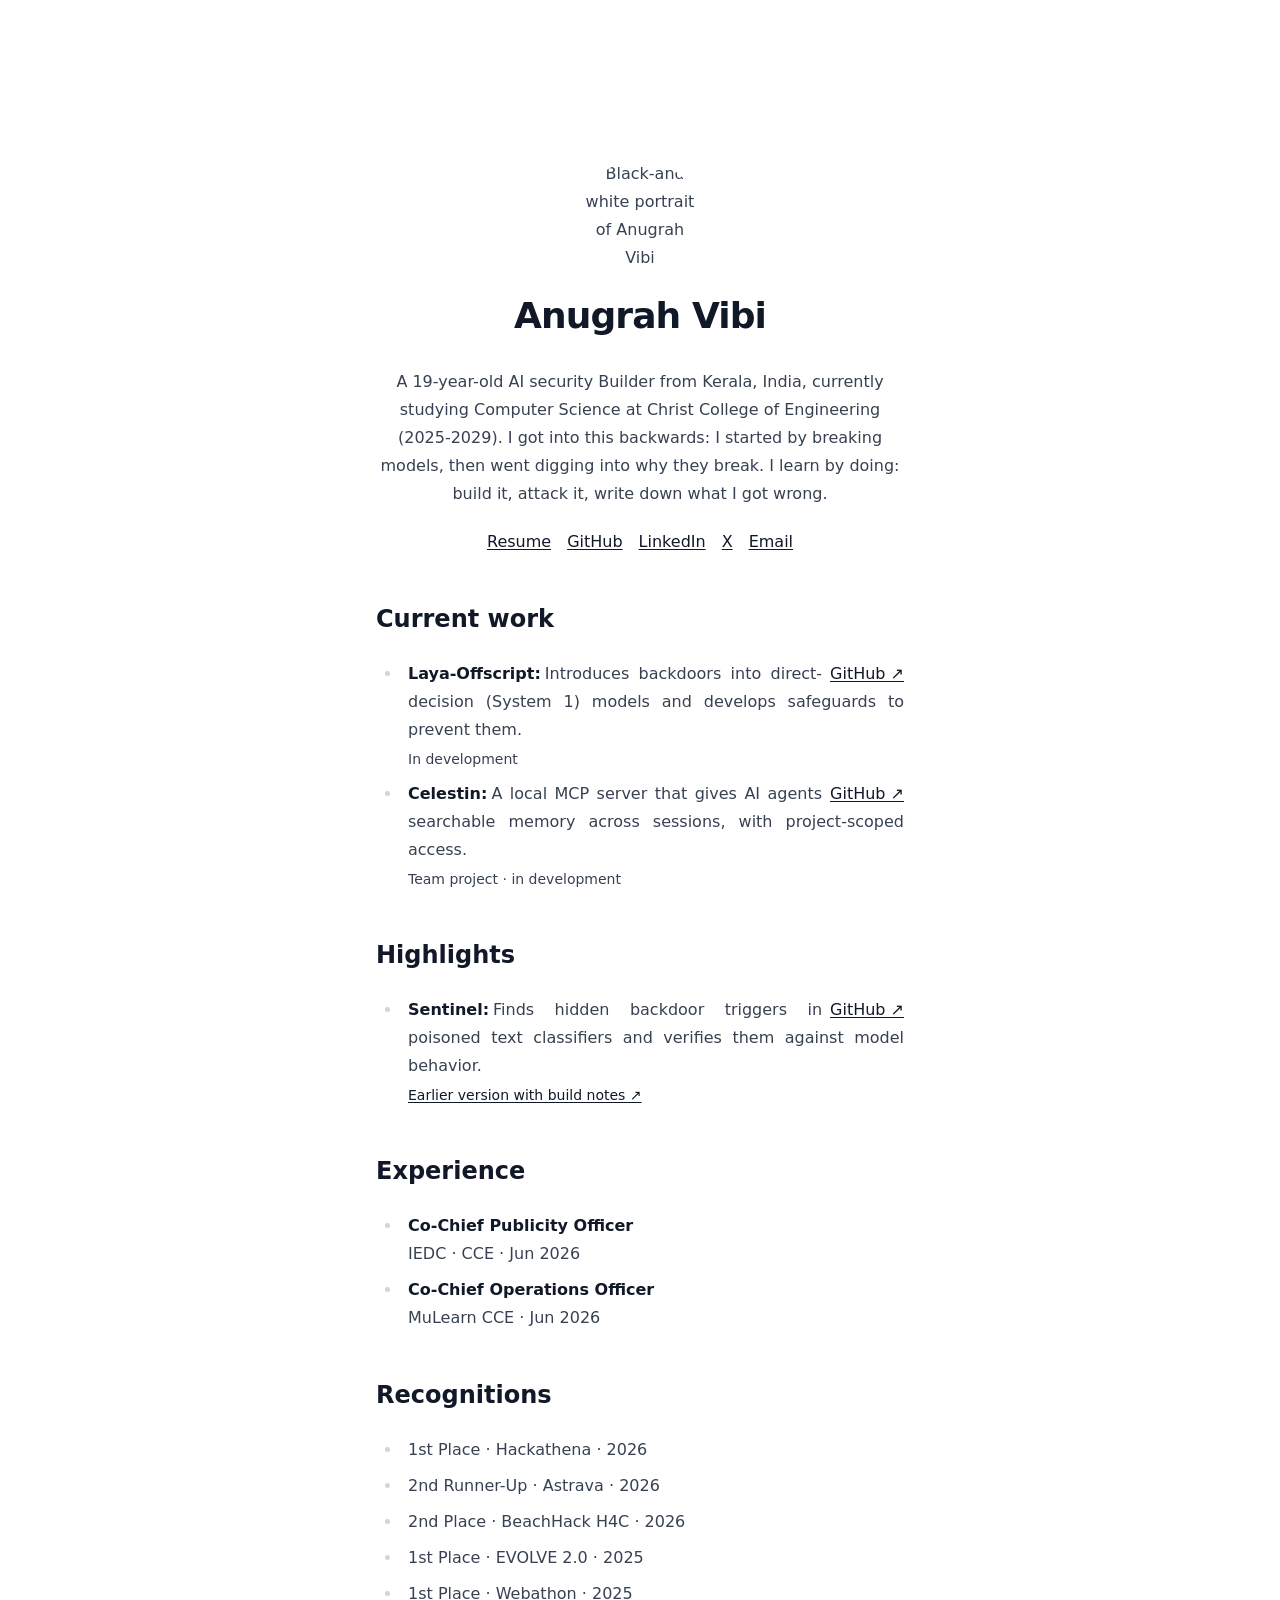
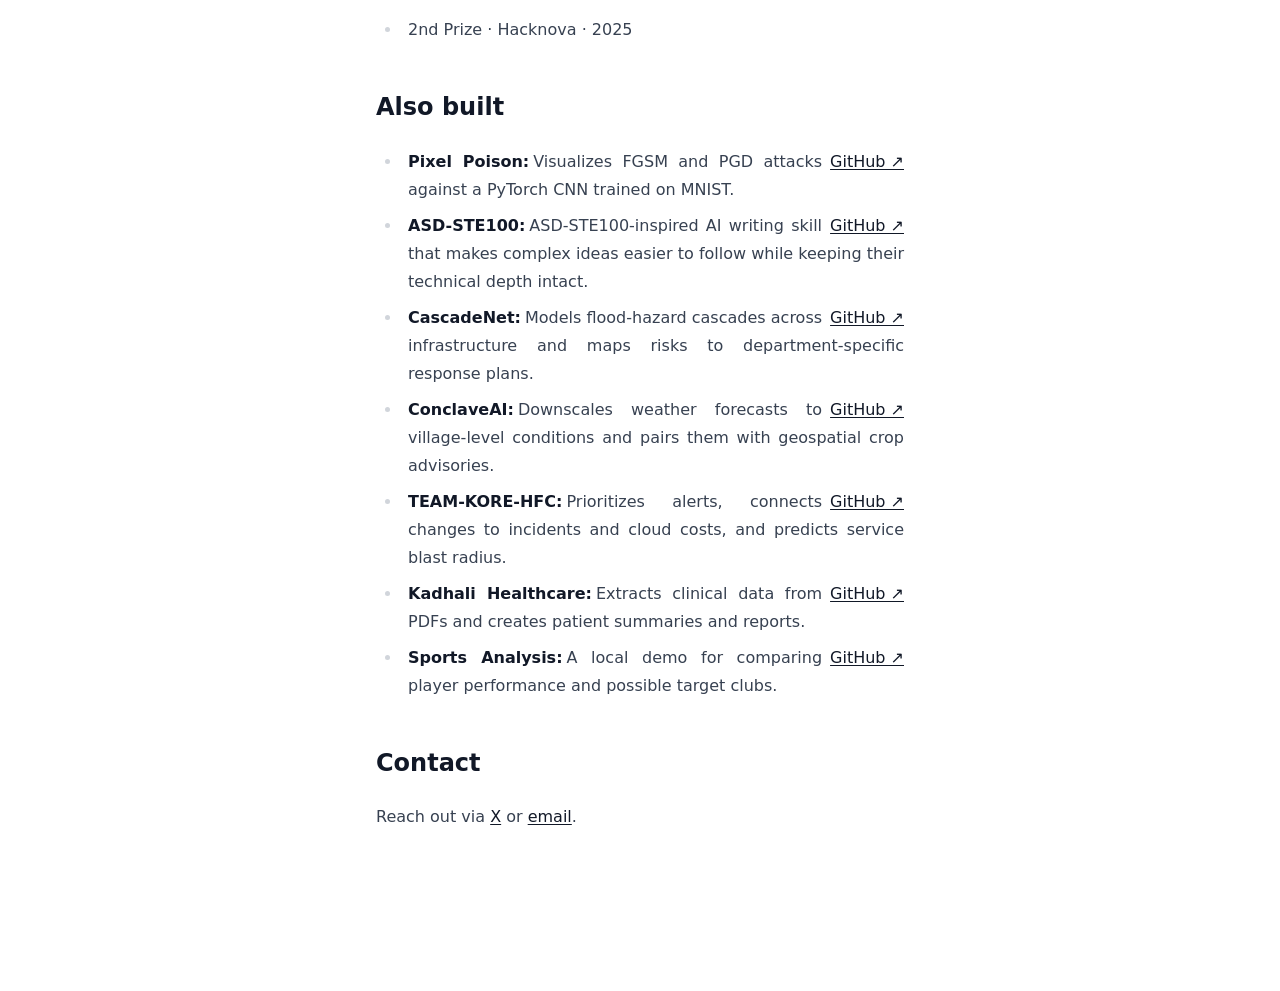
==== aryan-style-preview.html @ 8d73d093 "v1: refine Playbook portfolio layout" ====
<!doctype html>
<html lang="en">
<head>
<meta charset="utf-8">
<meta name="viewport" content="width=device-width, initial-scale=1">
<meta name="robots" content="noindex">
<title>Anugrah Vibi | AI Security &amp; Model Internals</title>
<link rel="preconnect" href="https://api.fontshare.com">
<link href="https://api.fontshare.com/v2/css?f[]=satoshi@400,500,700&amp;display=swap" rel="stylesheet">
<style>
*{box-sizing:border-box}body{margin:0;background:#fff;color:#374151;font:16px/1.75 Satoshi,system-ui,sans-serif}main{width:100%;max-width:576px;margin:160px auto;padding:0 24px}h1,h2,h3,strong{color:#111827}header{text-align:center}.intro-copy{text-align:center}.article li,.article section#contact p{text-align:justify;text-justify:inter-word}h1{font-size:2.25em;line-height:1.11;letter-spacing:-.025em;margin:0 0 .89em;font-weight:800}h2{font-size:1.5em;line-height:1.33;margin:2em 0 1em;font-weight:700}h3{font-size:inherit;font-weight:700;display:inline;margin:0}p{margin:1.25em 0}a{color:#111827;text-decoration:underline;text-underline-offset:2px;font-weight:500}ul{padding-left:1.625em;margin:1.25em 0}li{padding-left:.375em;margin:.5em 0}li::marker{color:#d1d5db}.portrait{display:block;width:120px;height:120px;object-fit:cover;object-position:center;border-radius:50%;margin:0 auto 16px}.hero-role,.hero-meta{margin:1.25em 0}.hero-links{display:flex;justify-content:center;gap:1em;flex-wrap:wrap}.entry-heading{display:contents}.entry-heading h3{margin-right:.25em}.entry-heading a{float:right;white-space:nowrap;margin-left:.5em}.entry-heading h3::after{content:":"}.article li>p:not(.meta){display:inline}.article .meta{display:block;margin:.25em 0 0;font-size:.875em}.experience strong{display:block}.experience p{margin:0}@media(max-width:600px){main{margin:64px auto}.entry-heading a{float:none;margin-left:.5em}h1{font-size:2em}}
</style>
</head>
<body><main>
<header><img class="portrait" src="./assets/portrait-original-bw.jpg" alt="Black-and-white portrait of Anugrah Vibi"><h1>Anugrah Vibi</h1><p class="intro-copy">A 19-year-old AI security Builder from Kerala, India, currently studying Computer Science at Christ College of Engineering (2025-2029). I got into this backwards: I started by breaking models, then went digging into why they break. I learn by doing: build it, attack it, write down what I got wrong.</p><nav class="hero-links" aria-label="Find me online"><a class="cv" href="./anugrahvibi.pdf" target="_blank" rel="noopener noreferrer">Resume</a><a href="https://github.com/anugrahvibi">GitHub</a><a href="https://www.linkedin.com/in/anugrahvibi/">LinkedIn</a><a href="https://x.com/anugrah_vibi">X</a><a href="mailto:anugrahvibi07@gmail.com">Email</a></nav></header>
<div class="article"><section id="current-work"><h2>Current work</h2><ul><li><div class="entry-heading"><h3>Laya-Offscript</h3><a class="featured-link" href="https://github.com/anugrahvibi/Laya-Offscript" target="_blank" rel="noopener noreferrer" aria-label="Laya-Offscript on GitHub">GitHub ↗</a></div><p>Introduces backdoors into direct-decision (System 1) models and develops safeguards to prevent them.</p><p class="meta status">In development</p></li><li><div class="entry-heading"><h3>Celestin</h3><a class="featured-link" href="https://github.com/anugrahvibi/Celestin" target="_blank" rel="noopener noreferrer" aria-label="Celestin on GitHub">GitHub ↗</a></div><p>A local MCP server that gives AI agents searchable memory across sessions, with project-scoped access.</p><p class="meta status">Team project · in development</p></li></ul></section><section id="highlights"><h2>Highlights</h2><ul><li><div class="entry-heading"><h3>Sentinel</h3><a class="featured-link" href="https://github.com/anugrahvibi/PushToProd" target="_blank" rel="noopener noreferrer" aria-label="Sentinel on GitHub">GitHub ↗</a></div><p>Finds hidden backdoor triggers in poisoned text classifiers and verifies them against model behavior.</p><p class="meta"><a href="https://github.com/anugrahvibi/sentinel-ai">Earlier version with build notes ↗</a></p></li></ul></section><section id="experience"><h2>Experience</h2><ul class="experience"><li><strong>Co-Chief Publicity Officer</strong><p>IEDC · CCE · Jun 2026</p></li><li><strong>Co-Chief Operations Officer</strong><p>MuLearn CCE · Jun 2026</p></li></ul></section><section id="recognitions"><h2>Recognitions</h2><ul class="recognitions"><li>1st Place · Hackathena · 2026</li><li>2nd Runner-Up · Astrava · 2026</li><li>2nd Place · BeachHack H4C · 2026</li><li>1st Place · EVOLVE 2.0 · 2025</li><li>1st Place · Webathon · 2025</li><li>2nd Prize · Hacknova · 2025</li></ul></section><section id="also-built"><h2>Also built</h2><ul><li><div class="entry-heading"><h3>Pixel Poison</h3><a class="archive-link" href="https://github.com/anugrahvibi/adversarial-gradient-visualizer" target="_blank" rel="noopener noreferrer" aria-label="Pixel Poison on GitHub">GitHub ↗</a></div><p>Visualizes FGSM and PGD attacks against a PyTorch CNN trained on MNIST.</p></li><li><div class="entry-heading"><h3>ASD-STE100</h3><a class="archive-link" href="https://github.com/anugrahvibi/ASD-STE100" target="_blank" rel="noopener noreferrer" aria-label="ASD-STE100 on GitHub">GitHub ↗</a></div><p>ASD-STE100-inspired AI writing skill that makes complex ideas easier to follow while keeping their technical depth intact.</p></li><li><div class="entry-heading"><h3>CascadeNet</h3><a class="archive-link" href="https://github.com/anugrahvibi/CascadeNet" target="_blank" rel="noopener noreferrer" aria-label="CascadeNet on GitHub">GitHub ↗</a></div><p>Models flood-hazard cascades across infrastructure and maps risks to department-specific response plans.</p></li><li><div class="entry-heading"><h3>ConclaveAI</h3><a class="archive-link" href="https://github.com/anugrahvibi/conclaveai" target="_blank" rel="noopener noreferrer" aria-label="ConclaveAI on GitHub">GitHub ↗</a></div><p>Downscales weather forecasts to village-level conditions and pairs them with geospatial crop advisories.</p></li><li><div class="entry-heading"><h3>TEAM-KORE-HFC</h3><a class="archive-link" href="https://github.com/anugrahvibi/TEAM-KORE-HFC" target="_blank" rel="noopener noreferrer" aria-label="TEAM-KORE-HFC on GitHub">GitHub ↗</a></div><p>Prioritizes alerts, connects changes to incidents and cloud costs, and predicts service blast radius.</p></li><li><div class="entry-heading"><h3>Kadhali Healthcare</h3><a class="archive-link" href="https://github.com/anugrahvibi/Kadhali-Healthcare" target="_blank" rel="noopener noreferrer" aria-label="Kadhali Healthcare on GitHub">GitHub ↗</a></div><p>Extracts clinical data from PDFs and creates patient summaries and reports.</p></li><li><div class="entry-heading"><h3>Sports Analysis</h3><a class="archive-link" href="https://github.com/anugrahvibi/sports-analysis-project" target="_blank" rel="noopener noreferrer" aria-label="Sports Analysis on GitHub">GitHub ↗</a></div><p>A local demo for comparing player performance and possible target clubs.</p></li></ul></section><section id="contact"><h2>Contact</h2><p>Reach out via <a href="https://x.com/anugrah_vibi">X</a> or <a href="mailto:anugrahvibi07@gmail.com">email</a>.</p></section></div>
</main></body></html>
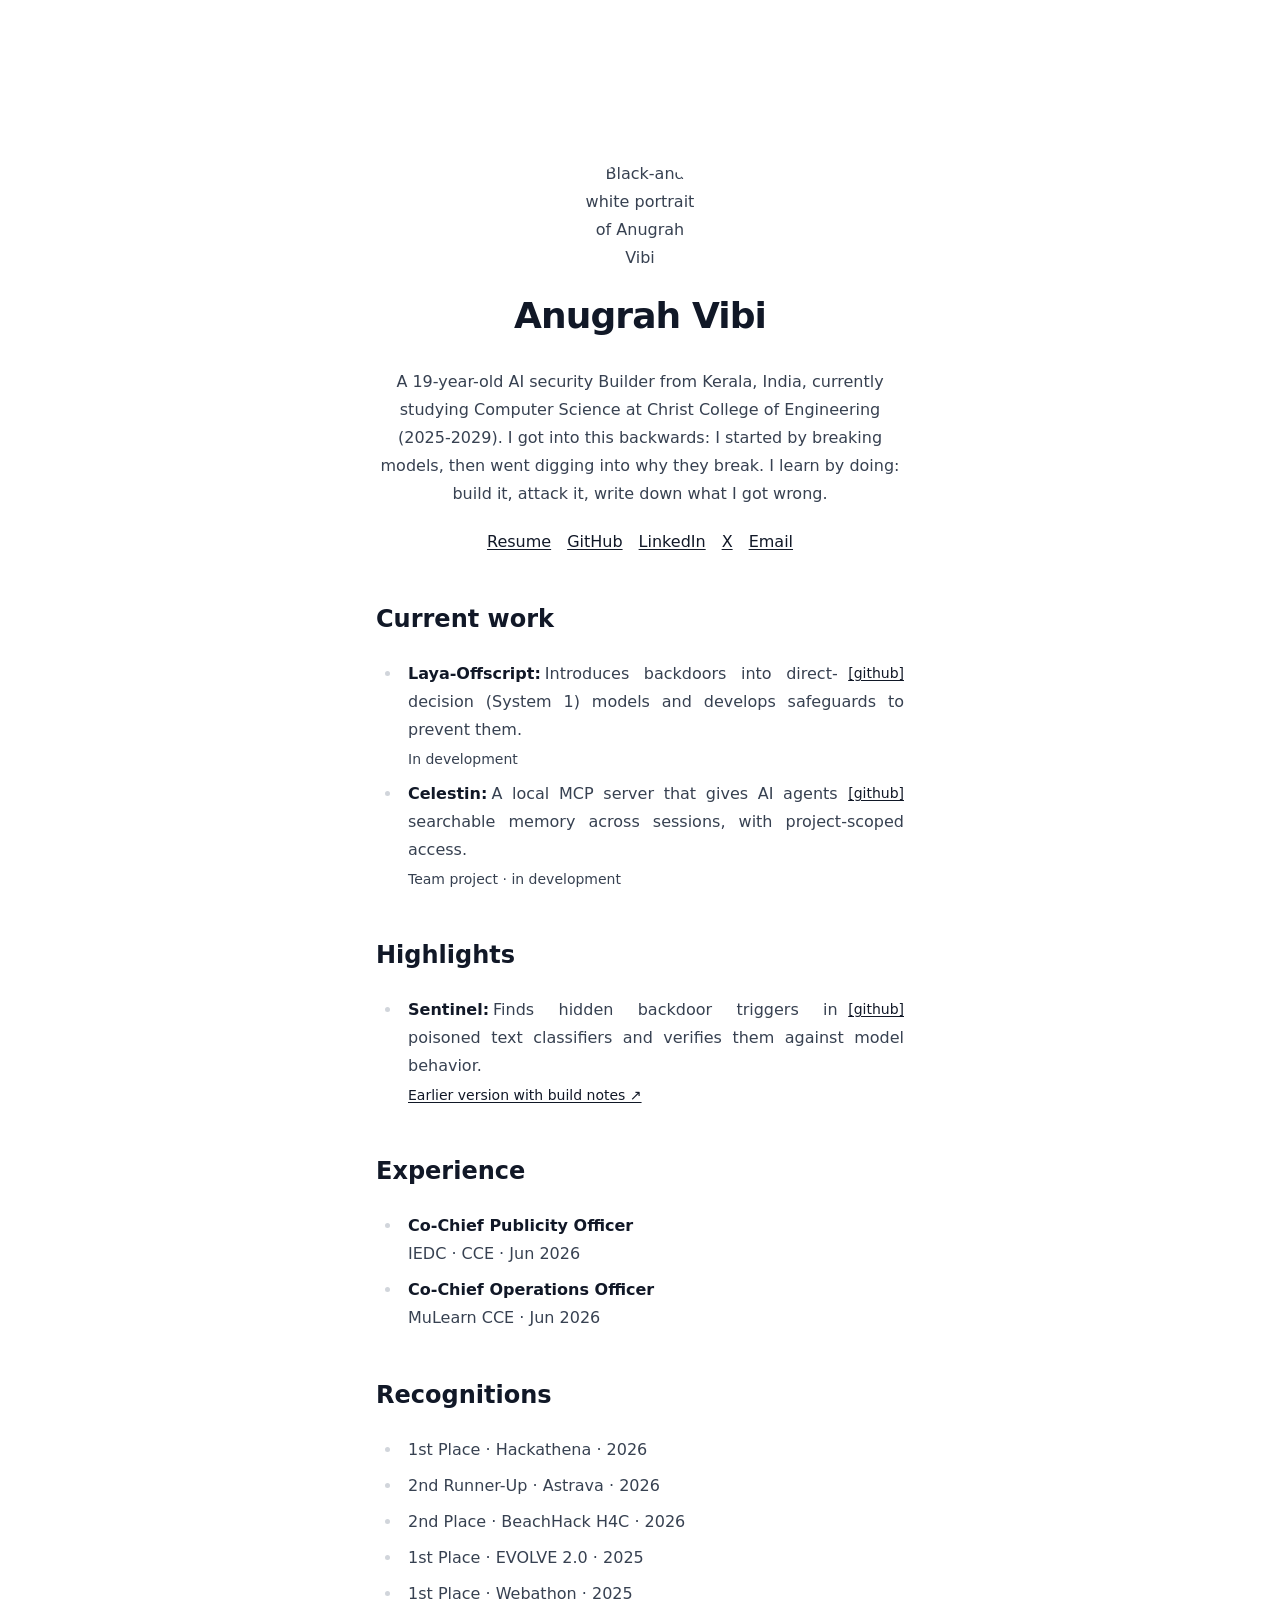
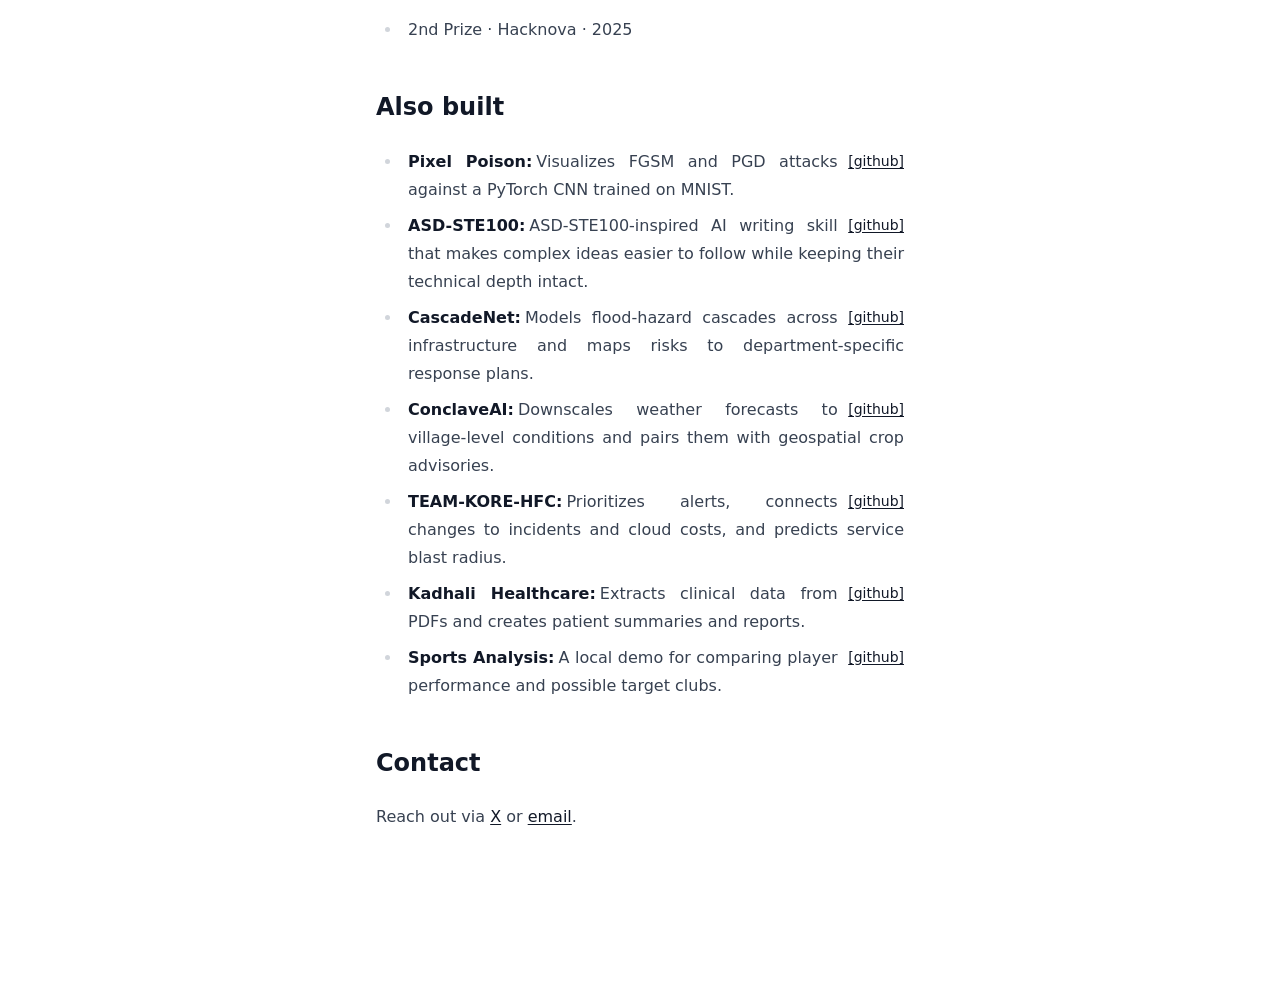
==== commit ff30a024: "Refine preview project links" ====
--- a/aryan-style-preview.html
+++ b/aryan-style-preview.html
@@ -8,10 +8,10 @@
 <link rel="preconnect" href="https://api.fontshare.com">
 <link href="https://api.fontshare.com/v2/css?f[]=satoshi@400,500,700&amp;display=swap" rel="stylesheet">
 <style>
-*{box-sizing:border-box}body{margin:0;background:#fff;color:#374151;font:16px/1.75 Satoshi,system-ui,sans-serif}main{width:100%;max-width:576px;margin:160px auto;padding:0 24px}h1,h2,h3,strong{color:#111827}header{text-align:center}.intro-copy{text-align:center}.article li,.article section#contact p{text-align:justify;text-justify:inter-word}h1{font-size:2.25em;line-height:1.11;letter-spacing:-.025em;margin:0 0 .89em;font-weight:800}h2{font-size:1.5em;line-height:1.33;margin:2em 0 1em;font-weight:700}h3{font-size:inherit;font-weight:700;display:inline;margin:0}p{margin:1.25em 0}a{color:#111827;text-decoration:underline;text-underline-offset:2px;font-weight:500}ul{padding-left:1.625em;margin:1.25em 0}li{padding-left:.375em;margin:.5em 0}li::marker{color:#d1d5db}.portrait{display:block;width:120px;height:120px;object-fit:cover;object-position:center;border-radius:50%;margin:0 auto 16px}.hero-role,.hero-meta{margin:1.25em 0}.hero-links{display:flex;justify-content:center;gap:1em;flex-wrap:wrap}.entry-heading{display:contents}.entry-heading h3{margin-right:.25em}.entry-heading a{float:right;white-space:nowrap;margin-left:.5em}.entry-heading h3::after{content:":"}.article li>p:not(.meta){display:inline}.article .meta{display:block;margin:.25em 0 0;font-size:.875em}.experience strong{display:block}.experience p{margin:0}@media(max-width:600px){main{margin:64px auto}.entry-heading a{float:none;margin-left:.5em}h1{font-size:2em}}
+*{box-sizing:border-box}body{margin:0;background:#fff;color:#374151;font:16px/1.75 Satoshi,system-ui,sans-serif}main{width:100%;max-width:576px;margin:160px auto;padding:0 24px}h1,h2,h3,strong{color:#111827}header{text-align:center}.intro-copy{text-align:center}.article li{text-align:justify;text-justify:inter-word}.article section#contact p{text-align:justify;text-justify:inter-word}h1{font-size:2.25em;line-height:1.11;letter-spacing:-.025em;margin:0 0 .89em;font-weight:800}h2{font-size:1.5em;line-height:1.33;margin:2em 0 1em;font-weight:700}h3{font-size:inherit;font-weight:700;display:inline;margin:0}p{margin:1.25em 0}a{color:#111827;text-decoration:underline;text-underline-offset:2px;font-weight:500}ul{padding-left:1.625em;margin:1.25em 0}li{padding-left:.375em;margin:.5em 0}li::marker{color:#d1d5db}.portrait{display:block;width:120px;height:120px;object-fit:cover;object-position:center;border-radius:50%;margin:0 auto 16px}.hero-role,.hero-meta{margin:1.25em 0}.hero-links{display:flex;justify-content:center;gap:1em;flex-wrap:wrap}.entry-heading{display:contents}.entry-heading h3{margin-right:.25em}.entry-heading a{position:relative;top:3px;float:right;white-space:nowrap;margin-left:.75em;font-size:.875em;line-height:1.5}.entry-heading h3::after{content:":"}.article li>p:not(.meta){display:inline}.article .meta{display:block;margin:.25em 0 0;font-size:.875em}.experience strong{display:block}.experience p{margin:0}@media(max-width:600px){main{margin:64px auto}.entry-heading a{float:none;margin-left:.5em}h1{font-size:2em}}
 </style>
 </head>
 <body><main>
 <header><img class="portrait" src="./assets/portrait-original-bw.jpg" alt="Black-and-white portrait of Anugrah Vibi"><h1>Anugrah Vibi</h1><p class="intro-copy">A 19-year-old AI security Builder from Kerala, India, currently studying Computer Science at Christ College of Engineering (2025-2029). I got into this backwards: I started by breaking models, then went digging into why they break. I learn by doing: build it, attack it, write down what I got wrong.</p><nav class="hero-links" aria-label="Find me online"><a class="cv" href="./anugrahvibi.pdf" target="_blank" rel="noopener noreferrer">Resume</a><a href="https://github.com/anugrahvibi">GitHub</a><a href="https://www.linkedin.com/in/anugrahvibi/">LinkedIn</a><a href="https://x.com/anugrah_vibi">X</a><a href="mailto:anugrahvibi07@gmail.com">Email</a></nav></header>
-<div class="article"><section id="current-work"><h2>Current work</h2><ul><li><div class="entry-heading"><h3>Laya-Offscript</h3><a class="featured-link" href="https://github.com/anugrahvibi/Laya-Offscript" target="_blank" rel="noopener noreferrer" aria-label="Laya-Offscript on GitHub">GitHub ↗</a></div><p>Introduces backdoors into direct-decision (System 1) models and develops safeguards to prevent them.</p><p class="meta status">In development</p></li><li><div class="entry-heading"><h3>Celestin</h3><a class="featured-link" href="https://github.com/anugrahvibi/Celestin" target="_blank" rel="noopener noreferrer" aria-label="Celestin on GitHub">GitHub ↗</a></div><p>A local MCP server that gives AI agents searchable memory across sessions, with project-scoped access.</p><p class="meta status">Team project · in development</p></li></ul></section><section id="highlights"><h2>Highlights</h2><ul><li><div class="entry-heading"><h3>Sentinel</h3><a class="featured-link" href="https://github.com/anugrahvibi/PushToProd" target="_blank" rel="noopener noreferrer" aria-label="Sentinel on GitHub">GitHub ↗</a></div><p>Finds hidden backdoor triggers in poisoned text classifiers and verifies them against model behavior.</p><p class="meta"><a href="https://github.com/anugrahvibi/sentinel-ai">Earlier version with build notes ↗</a></p></li></ul></section><section id="experience"><h2>Experience</h2><ul class="experience"><li><strong>Co-Chief Publicity Officer</strong><p>IEDC · CCE · Jun 2026</p></li><li><strong>Co-Chief Operations Officer</strong><p>MuLearn CCE · Jun 2026</p></li></ul></section><section id="recognitions"><h2>Recognitions</h2><ul class="recognitions"><li>1st Place · Hackathena · 2026</li><li>2nd Runner-Up · Astrava · 2026</li><li>2nd Place · BeachHack H4C · 2026</li><li>1st Place · EVOLVE 2.0 · 2025</li><li>1st Place · Webathon · 2025</li><li>2nd Prize · Hacknova · 2025</li></ul></section><section id="also-built"><h2>Also built</h2><ul><li><div class="entry-heading"><h3>Pixel Poison</h3><a class="archive-link" href="https://github.com/anugrahvibi/adversarial-gradient-visualizer" target="_blank" rel="noopener noreferrer" aria-label="Pixel Poison on GitHub">GitHub ↗</a></div><p>Visualizes FGSM and PGD attacks against a PyTorch CNN trained on MNIST.</p></li><li><div class="entry-heading"><h3>ASD-STE100</h3><a class="archive-link" href="https://github.com/anugrahvibi/ASD-STE100" target="_blank" rel="noopener noreferrer" aria-label="ASD-STE100 on GitHub">GitHub ↗</a></div><p>ASD-STE100-inspired AI writing skill that makes complex ideas easier to follow while keeping their technical depth intact.</p></li><li><div class="entry-heading"><h3>CascadeNet</h3><a class="archive-link" href="https://github.com/anugrahvibi/CascadeNet" target="_blank" rel="noopener noreferrer" aria-label="CascadeNet on GitHub">GitHub ↗</a></div><p>Models flood-hazard cascades across infrastructure and maps risks to department-specific response plans.</p></li><li><div class="entry-heading"><h3>ConclaveAI</h3><a class="archive-link" href="https://github.com/anugrahvibi/conclaveai" target="_blank" rel="noopener noreferrer" aria-label="ConclaveAI on GitHub">GitHub ↗</a></div><p>Downscales weather forecasts to village-level conditions and pairs them with geospatial crop advisories.</p></li><li><div class="entry-heading"><h3>TEAM-KORE-HFC</h3><a class="archive-link" href="https://github.com/anugrahvibi/TEAM-KORE-HFC" target="_blank" rel="noopener noreferrer" aria-label="TEAM-KORE-HFC on GitHub">GitHub ↗</a></div><p>Prioritizes alerts, connects changes to incidents and cloud costs, and predicts service blast radius.</p></li><li><div class="entry-heading"><h3>Kadhali Healthcare</h3><a class="archive-link" href="https://github.com/anugrahvibi/Kadhali-Healthcare" target="_blank" rel="noopener noreferrer" aria-label="Kadhali Healthcare on GitHub">GitHub ↗</a></div><p>Extracts clinical data from PDFs and creates patient summaries and reports.</p></li><li><div class="entry-heading"><h3>Sports Analysis</h3><a class="archive-link" href="https://github.com/anugrahvibi/sports-analysis-project" target="_blank" rel="noopener noreferrer" aria-label="Sports Analysis on GitHub">GitHub ↗</a></div><p>A local demo for comparing player performance and possible target clubs.</p></li></ul></section><section id="contact"><h2>Contact</h2><p>Reach out via <a href="https://x.com/anugrah_vibi">X</a> or <a href="mailto:anugrahvibi07@gmail.com">email</a>.</p></section></div>
+<div class="article"><section id="current-work"><h2>Current work</h2><ul><li><div class="entry-heading"><h3>Laya-Offscript</h3><a class="featured-link" href="https://github.com/anugrahvibi/Laya-Offscript" target="_blank" rel="noopener noreferrer" aria-label="Laya-Offscript on GitHub">[github]</a></div><p>Introduces backdoors into direct-decision (System 1) models and develops safeguards to prevent them.</p><p class="meta status">In development</p></li><li><div class="entry-heading"><h3>Celestin</h3><a class="featured-link" href="https://github.com/anugrahvibi/Celestin" target="_blank" rel="noopener noreferrer" aria-label="Celestin on GitHub">[github]</a></div><p>A local MCP server that gives AI agents searchable memory across sessions, with project-scoped access.</p><p class="meta status">Team project · in development</p></li></ul></section><section id="highlights"><h2>Highlights</h2><ul><li><div class="entry-heading"><h3>Sentinel</h3><a class="featured-link" href="https://github.com/anugrahvibi/PushToProd" target="_blank" rel="noopener noreferrer" aria-label="Sentinel on GitHub">[github]</a></div><p>Finds hidden backdoor triggers in poisoned text classifiers and verifies them against model behavior.</p><p class="meta"><a href="https://github.com/anugrahvibi/sentinel-ai">Earlier version with build notes ↗</a></p></li></ul></section><section id="experience"><h2>Experience</h2><ul class="experience"><li><strong>Co-Chief Publicity Officer</strong><p>IEDC · CCE · Jun 2026</p></li><li><strong>Co-Chief Operations Officer</strong><p>MuLearn CCE · Jun 2026</p></li></ul></section><section id="recognitions"><h2>Recognitions</h2><ul class="recognitions"><li>1st Place · Hackathena · 2026</li><li>2nd Runner-Up · Astrava · 2026</li><li>2nd Place · BeachHack H4C · 2026</li><li>1st Place · EVOLVE 2.0 · 2025</li><li>1st Place · Webathon · 2025</li><li>2nd Prize · Hacknova · 2025</li></ul></section><section id="also-built"><h2>Also built</h2><ul><li><div class="entry-heading"><h3>Pixel Poison</h3><a class="archive-link" href="https://github.com/anugrahvibi/adversarial-gradient-visualizer" target="_blank" rel="noopener noreferrer" aria-label="Pixel Poison on GitHub">[github]</a></div><p>Visualizes FGSM and PGD attacks against a PyTorch CNN trained on MNIST.</p></li><li><div class="entry-heading"><h3>ASD-STE100</h3><a class="archive-link" href="https://github.com/anugrahvibi/ASD-STE100" target="_blank" rel="noopener noreferrer" aria-label="ASD-STE100 on GitHub">[github]</a></div><p>ASD-STE100-inspired AI writing skill that makes complex ideas easier to follow while keeping their technical depth intact.</p></li><li><div class="entry-heading"><h3>CascadeNet</h3><a class="archive-link" href="https://github.com/anugrahvibi/CascadeNet" target="_blank" rel="noopener noreferrer" aria-label="CascadeNet on GitHub">[github]</a></div><p>Models flood-hazard cascades across infrastructure and maps risks to department-specific response plans.</p></li><li><div class="entry-heading"><h3>ConclaveAI</h3><a class="archive-link" href="https://github.com/anugrahvibi/conclaveai" target="_blank" rel="noopener noreferrer" aria-label="ConclaveAI on GitHub">[github]</a></div><p>Downscales weather forecasts to village-level conditions and pairs them with geospatial crop advisories.</p></li><li><div class="entry-heading"><h3>TEAM-KORE-HFC</h3><a class="archive-link" href="https://github.com/anugrahvibi/TEAM-KORE-HFC" target="_blank" rel="noopener noreferrer" aria-label="TEAM-KORE-HFC on GitHub">[github]</a></div><p>Prioritizes alerts, connects changes to incidents and cloud costs, and predicts service blast radius.</p></li><li><div class="entry-heading"><h3>Kadhali Healthcare</h3><a class="archive-link" href="https://github.com/anugrahvibi/Kadhali-Healthcare" target="_blank" rel="noopener noreferrer" aria-label="Kadhali Healthcare on GitHub">[github]</a></div><p>Extracts clinical data from PDFs and creates patient summaries and reports.</p></li><li><div class="entry-heading"><h3>Sports Analysis</h3><a class="archive-link" href="https://github.com/anugrahvibi/sports-analysis-project" target="_blank" rel="noopener noreferrer" aria-label="Sports Analysis on GitHub">[github]</a></div><p>A local demo for comparing player performance and possible target clubs.</p></li></ul></section><section id="contact"><h2>Contact</h2><p>Reach out via <a href="https://x.com/anugrah_vibi">X</a> or <a href="mailto:anugrahvibi07@gmail.com">email</a>.</p></section></div>
 </main></body></html>
